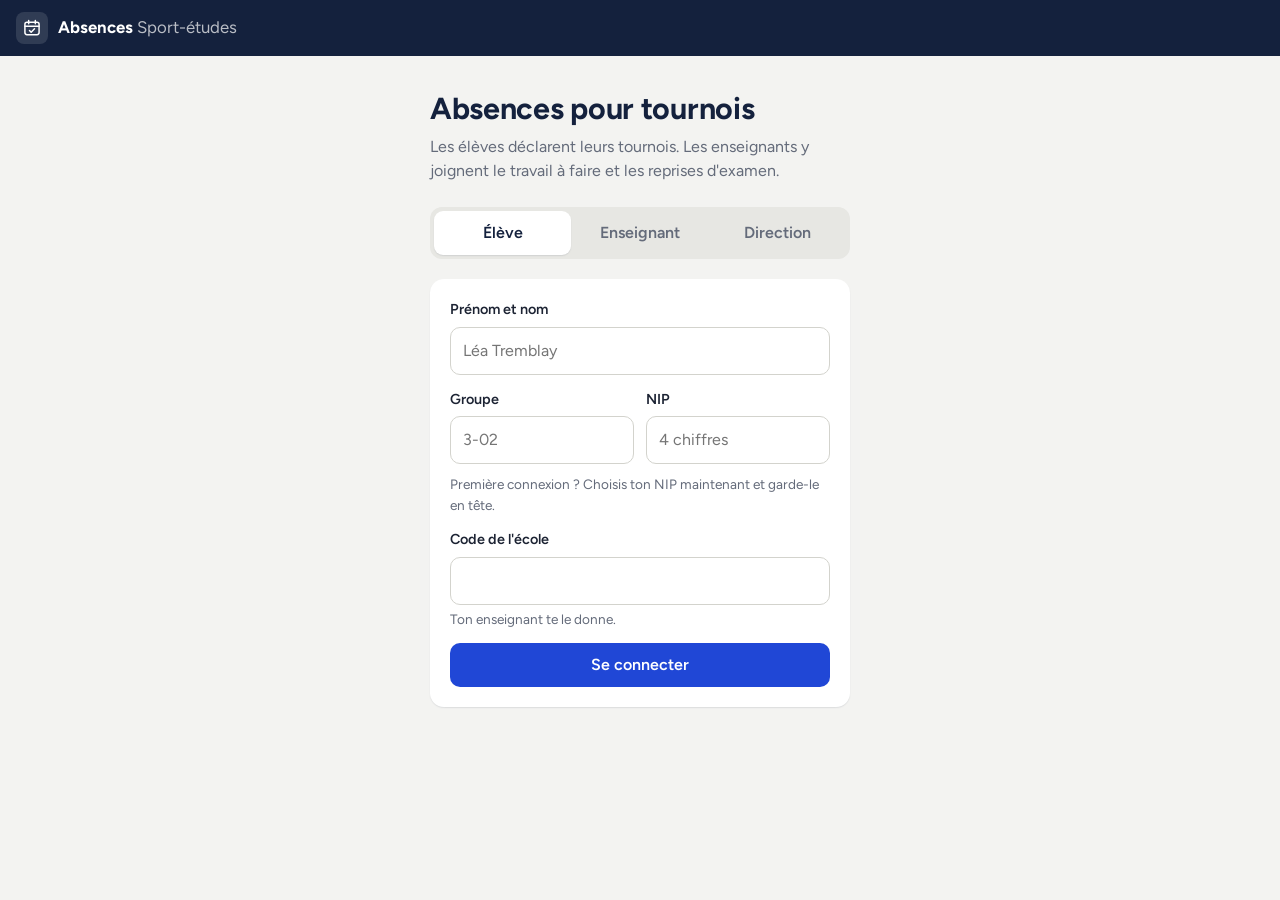
==== public/index.html @ 29f82527 "Absences Sport-études : application et démo prête pour Netlify Co-Authored-By: Claude Opus 5.5 <nore" ====
<!DOCTYPE html>
<html lang="fr">
<head>
  <meta charset="UTF-8">
  <meta name="viewport" content="width=device-width, initial-scale=1.0, viewport-fit=cover">
  <meta name="theme-color" content="#14213d">
  <meta name="color-scheme" content="light">
  <title>Absences Sport-études</title>
  <link rel="preconnect" href="https://fonts.googleapis.com">
  <link rel="preconnect" href="https://fonts.gstatic.com" crossorigin>
  <link rel="stylesheet" href="https://fonts.googleapis.com/css2?family=Figtree:wght@400;500;600;700&display=swap">
  <link rel="stylesheet" href="style.css">
  <link rel="icon" href="data:image/svg+xml,<svg xmlns='http://www.w3.org/2000/svg' viewBox='0 0 32 32'><rect width='32' height='32' rx='7' fill='%2314213d'/><rect x='8' y='9' width='16' height='15' rx='2' fill='none' stroke='white' stroke-width='2'/><path d='M8 14h16M12 7v4M20 7v4' stroke='white' stroke-width='2' stroke-linecap='round'/></svg>">
</head>
<body>
  <header class="barre">
    <div class="marque">
      <span class="logo" aria-hidden="true"><svg viewBox="0 0 24 24"><rect x="3.5" y="5" width="17" height="15" rx="2.5"/><path d="M3.5 10h17M8 3v4M16 3v4"/><path d="m9 15 2 2 4-4"/></svg></span>
      <span class="nom-appli">Absences <span class="sous">Sport-études</span></span>
    </div>
    <button id="qui" class="qui" hidden aria-haspopup="true">
      <span class="avatar" id="qui-initiales"></span>
      <span class="qui-texte"><span id="qui-nom"></span><span id="qui-detail"></span></span>
    </button>
    <div id="menu-compte" class="menu" hidden>
      <p class="menu-titre" id="menu-nom"></p>
      <button id="deconnexion" class="menu-item">Se déconnecter</button>
    </div>
  </header>

  <main id="app"><p class="chargement">Chargement…</p></main>
  <nav id="nav-bas" class="nav-bas" hidden></nav>

  <!-- Écran de connexion -->
  <template id="tpl-connexion">
    <section class="connexion">
      <h1>Absences pour tournois</h1>
      <p class="intro">Les élèves déclarent leurs tournois. Les enseignants y joignent le travail à faire et les reprises d'examen.</p>
      <div class="segment" role="tablist">
        <button type="button" data-role="eleve" role="tab">Élève</button>
        <button type="button" data-role="enseignant" role="tab">Enseignant</button>
        <button type="button" data-role="direction" role="tab">Direction</button>
      </div>
      <form id="form-connexion" novalidate>
        <label>Prénom et nom <input name="nom" autocomplete="name" required placeholder="Léa Tremblay"></label>
        <div class="deux eleve">
          <label>Groupe <input name="groupe" placeholder="3-02" autocomplete="off"></label>
          <label>NIP <input name="nip" type="password" inputmode="numeric" pattern="\d{4}" maxlength="4" placeholder="4 chiffres" autocomplete="current-password"></label>
        </div>
        <p class="eleve aide">Première connexion ? Choisis ton NIP maintenant et garde-le en tête.</p>
        <label class="enseignant" hidden>Matière <input name="matiere" placeholder="Mathématiques"></label>
        <label>Code de l'école <input name="code" required autocomplete="off" autocapitalize="off">
          <small class="eleve">Ton enseignant te le donne.</small></label>
        <p class="erreur" hidden></p>
        <button class="principal plein" type="submit">Se connecter</button>
      </form>
    </section>
  </template>

  <!-- Feuille : déclarer une absence (élève) -->
  <dialog id="dlg-absence" class="feuille">
    <form id="form-absence" novalidate>
      <header class="feuille-tete">
        <h2>Déclarer une absence</h2>
        <button type="button" class="icone-btn" data-fermer aria-label="Fermer"><svg viewBox="0 0 24 24"><path d="M6 6l12 12M18 6 6 18"/></svg></button>
      </header>
      <div class="feuille-corps">
        <label>Tournoi <select name="tournoi_id" required></select></label>
        <fieldset id="nouveau-tournoi" class="groupe-champs">
          <label>Nom du tournoi <input name="nom" placeholder="Championnat provincial de volleyball"></label>
          <div class="deux">
            <label>Sport <input name="sport" placeholder="Volleyball"></label>
            <label>Ville <input name="lieu" placeholder="Sherbrooke"></label>
          </div>
          <div class="deux">
            <label>Premier jour <input type="date" name="debut"></label>
            <label>Dernier jour <input type="date" name="fin"></label>
          </div>
        </fieldset>
        <p id="avert-preavis" class="avert" hidden></p>
        <label>Message aux enseignants <span class="facultatif">facultatif</span>
          <textarea name="note" rows="2" placeholder="Je pars jeudi midi, je serai là le matin."></textarea></label>
        <p class="erreur" hidden></p>
      </div>
      <footer class="feuille-pied">
        <button type="button" class="secondaire" data-fermer>Annuler</button>
        <button type="submit" class="principal">Déclarer</button>
      </footer>
    </form>
  </dialog>

  <!-- Feuille : demander du travail / une reprise d'examen (enseignant) -->
  <dialog id="dlg-tache" class="feuille">
    <form id="form-tache" novalidate>
      <header class="feuille-tete">
        <div>
          <h2>Travail à faire</h2>
          <p class="details" id="tache-tournoi"></p>
        </div>
        <button type="button" class="icone-btn" data-fermer aria-label="Fermer"><svg viewBox="0 0 24 24"><path d="M6 6l12 12M18 6 6 18"/></svg></button>
      </header>
      <div class="feuille-corps">
        <fieldset class="groupe-champs">
          <legend>Élèves <button type="button" class="lien" id="tache-tous">Tout décocher</button></legend>
          <div id="tache-eleves" class="cases"></div>
        </fieldset>
        <label>Travail <textarea name="travail" rows="3" placeholder="Lire le chapitre 4 et faire les exercices p. 112 à 115."></textarea></label>
        <label>À remettre le <input type="date" name="remise"></label>
        <label class="interrupteur"><input type="checkbox" name="examen" role="switch"> <span>Un examen est à reprendre</span></label>
        <fieldset id="bloc-examen" class="groupe-champs" hidden>
          <label>Examen <input name="examen_nom" placeholder="Examen de l'étape 2"></label>
          <div class="deux">
            <label>Date de reprise <input type="date" name="reprise_date"></label>
            <label>Heure et local <input name="reprise_info" placeholder="8 h 15, B-204"></label>
          </div>
        </fieldset>
        <p class="erreur" hidden></p>
      </div>
      <footer class="feuille-pied">
        <button type="button" class="secondaire" data-fermer>Annuler</button>
        <button type="submit" class="principal">Envoyer</button>
      </footer>
    </form>
  </dialog>

  <!-- Feuille générique : formulaires de la direction, commentaires… (remplie par formulaire() dans app.js) -->
  <dialog id="dlg-gen" class="feuille">
    <form id="form-gen" novalidate>
      <header class="feuille-tete">
        <div>
          <h2 id="gen-titre"></h2>
          <p class="details" id="gen-sous"></p>
        </div>
        <button type="button" class="icone-btn" data-fermer aria-label="Fermer"><svg viewBox="0 0 24 24"><path d="M6 6l12 12M18 6 6 18"/></svg></button>
      </header>
      <div class="feuille-corps">
        <div id="gen-champs"></div>
        <p class="erreur" hidden></p>
      </div>
      <footer class="feuille-pied">
        <button type="button" class="secondaire" data-fermer>Annuler</button>
        <button type="submit" class="principal" id="gen-ok">Enregistrer</button>
      </footer>
    </form>
  </dialog>

  <!-- Menu d'actions (feuille du bas sur téléphone) -->
  <dialog id="dlg-actions" class="feuille petite actions">
    <div class="actions-tete" id="actions-titre"></div>
    <div id="actions-liste" class="actions-liste"></div>
    <div class="actions-pied"><button type="button" class="secondaire plein" data-fermer>Fermer</button></div>
  </dialog>

  <!-- Confirmation -->
  <dialog id="dlg-confirmer" class="feuille petite">
    <form method="dialog">
      <div class="feuille-corps"><p id="confirmer-texte" class="confirmer-texte"></p></div>
      <footer class="feuille-pied">
        <button value="non" class="secondaire">Annuler</button>
        <button value="oui" class="danger-plein" id="confirmer-oui">Confirmer</button>
      </footer>
    </form>
  </dialog>

  <div id="toast" class="toast" role="status" hidden></div>

  <script src="app.js"></script>
</body>
</html>
---- public/style.css ----
/*
  VOICE   : sobre et fiable, un outil d'école que l'on ouvre entre deux cours.
  IDEA    : l'agenda scolaire et le tableau des départs ; chaque tournoi a sa date détachable.
  PICTURE : blocs de date, calendrier dont les cases foncent avec le nombre d'absents.
  COLOUR  : encre marine, blanc, gris pierre ; un bleu vif pour l'action ; rouge/ambre/vert pour le préavis.
  LAYOUT  : téléphone d'abord — barre d'onglets en bas, feuilles qui montent du bas ; colonne latérale sur ordinateur.
*/
:root {
  --encre: #14213d; --texte: #1c2333; --gris: #646b7a; --gris-clair: #8a909c;
  --fond: #f3f3f1; --carte: #ffffff; --ligne: #e4e4e0; --ligne-forte: #d3d3cd;
  --action: #2047d6; --action-fonce: #1838ad; --action-pale: #e8edfc;
  --rouge: #b42318; --rouge-pale: #fdecea; --ambre: #a15c07; --ambre-pale: #fdf1dc; --vert: #11714a; --vert-pale: #e3f4ec;
  --rayon: 14px; --ombre: 0 1px 2px rgba(20,33,61,.06), 0 1px 1px rgba(20,33,61,.04);
  --nav-h: 64px; --bas-sur: env(safe-area-inset-bottom, 0px);
  color-scheme: light;
}
* { box-sizing: border-box; min-width: 0; }
html { -webkit-text-size-adjust: 100%; }
body { margin: 0; font: 16px/1.5 'Figtree', system-ui, -apple-system, 'Segoe UI', Roboto, sans-serif; background: var(--fond); color: var(--texte);
  -webkit-font-smoothing: antialiased; overflow-x: clip; }
h1 { font-size: 1.6rem; line-height: 1.15; margin: 0; letter-spacing: -.01em; color: var(--encre); text-wrap: balance; }
h2 { font-size: 1.15rem; margin: 0; color: var(--encre); }
h3 { font-size: 1.05rem; line-height: 1.3; margin: 0; color: var(--encre); }
h4 { font-size: .85rem; margin: 0 0 8px; color: var(--gris); font-weight: 600; display: flex; align-items: center; gap: 8px; }
p { margin: 0; }
.ico { width: 20px; height: 20px; flex: none; fill: none; stroke: currentColor; stroke-width: 1.8; stroke-linecap: round; stroke-linejoin: round; }
.details { color: var(--gris); font-size: .875rem; font-weight: 400; }
.aide { color: var(--gris); font-size: .925rem; }
.centre { text-align: center; }
.vide { color: var(--gris-clair); font-size: .925rem; }
.chargement { text-align: center; color: var(--gris); padding: 48px 0; }
[hidden] { display: none !important; }

/* ---------- Barre du haut ---------- */
.barre { position: sticky; top: 0; z-index: 20; background: var(--encre); color: #fff; display: flex; align-items: center; justify-content: space-between;
  gap: 12px; padding: 10px max(16px, env(safe-area-inset-right)) 10px max(16px, env(safe-area-inset-left)); min-height: 56px; grid-area: barre; }
.marque { display: flex; align-items: center; gap: 10px; font-weight: 700; font-size: 1.05rem; }
.logo { width: 32px; height: 32px; border-radius: 8px; background: rgba(255,255,255,.12); display: grid; place-items: center; }
.logo svg { width: 20px; height: 20px; fill: none; stroke: #fff; stroke-width: 1.8; stroke-linecap: round; stroke-linejoin: round; }
.nom-appli .sous { font-weight: 400; opacity: .7; }
.qui { display: flex; align-items: center; gap: 10px; background: none; color: #fff; padding: 4px; border-radius: 999px; min-height: 44px; }
.qui:hover { background: rgba(255,255,255,.08); }
.qui-texte { display: flex; flex-direction: column; text-align: left; line-height: 1.2; padding-right: 8px; }
.qui-texte span:last-child { font-size: .8rem; opacity: .7; }
.avatar { width: 36px; height: 36px; border-radius: 50%; background: #fff; color: var(--encre); display: grid; place-items: center; font-weight: 700; font-size: .85rem; flex: none; }
.avatar.petit { width: 34px; height: 34px; background: var(--action-pale); color: var(--action-fonce); font-size: .8rem; }
.menu { position: absolute; right: 12px; top: calc(100% + 6px); background: #fff; color: var(--texte); border-radius: 12px; box-shadow: 0 12px 32px rgba(20,33,61,.18);
  padding: 8px; min-width: 220px; }
.menu-titre { padding: 8px 12px; font-weight: 600; border-bottom: 1px solid var(--ligne); margin-bottom: 6px; }
.menu-item { width: 100%; text-align: left; background: none; padding: 12px; border-radius: 8px; color: var(--rouge); }
.menu-item:hover { background: var(--rouge-pale); }

main { width: 100%; max-width: 1040px; margin: 0 auto; padding: 20px 16px 32px; grid-area: main; }

/* ---------- Boutons et champs ---------- */
button { font: inherit; cursor: pointer; border: 0; border-radius: 10px; padding: 0 16px; min-height: 44px; display: inline-flex; align-items: center;
  justify-content: center; gap: 8px; color: inherit; background: none; -webkit-tap-highlight-color: transparent; }
button:disabled { opacity: .5; cursor: default; }
:focus-visible { outline: 3px solid rgba(32,71,214,.45); outline-offset: 2px; }
.principal { background: var(--action); color: #fff; font-weight: 600; }
.principal:hover { background: var(--action-fonce); }
.secondaire { background: #fff; color: var(--texte); border: 1px solid var(--ligne-forte); font-weight: 500; }
.secondaire:hover { background: #f7f7f5; }
.danger-plein { background: var(--rouge); color: #fff; font-weight: 600; }
.plein { width: 100%; }
.petit { min-height: 36px; padding: 0 12px; font-size: .875rem; }
.lien { background: none; padding: 0 4px; min-height: 32px; color: var(--action); font-weight: 600; font-size: .9rem; }
.lien.danger { color: var(--rouge); }
.icone-btn { width: 44px; padding: 0; border-radius: 50%; color: var(--gris); }
.icone-btn:hover { background: #efefec; color: var(--texte); }
.icone-btn.petit { width: 32px; min-height: 32px; }
.icone-btn.petit .ico { width: 17px; height: 17px; }
.icone-btn svg { width: 22px; height: 22px; fill: none; stroke: currentColor; stroke-width: 1.8; stroke-linecap: round; }

label { display: block; font-weight: 600; font-size: .9rem; margin-bottom: 14px; color: var(--texte); }
label small { display: block; font-weight: 400; color: var(--gris); margin-top: 4px; font-size: .85rem; }
.facultatif { font-weight: 400; color: var(--gris-clair); font-size: .85rem; }
input:not([type=checkbox]), select, textarea {
  display: block; width: 100%; margin-top: 6px; padding: 11px 12px; font: inherit; font-size: 16px; font-weight: 400; color: var(--texte);
  border: 1px solid var(--ligne-forte); border-radius: 10px; background: #fff; min-height: 46px; appearance: none; -webkit-appearance: none; }
select { background: #fff url("data:image/svg+xml,%3Csvg xmlns='http://www.w3.org/2000/svg' viewBox='0 0 24 24' fill='none' stroke='%23646b7a' stroke-width='2' stroke-linecap='round'%3E%3Cpath d='m6 9 6 6 6-6'/%3E%3C/svg%3E") no-repeat right 12px center / 18px;
  padding-right: 40px; }
input:focus, select:focus, textarea:focus { outline: none; border-color: var(--action); box-shadow: 0 0 0 3px rgba(32,71,214,.15); }
textarea { resize: vertical; min-height: 80px; }
input[type=checkbox] { width: 22px; height: 22px; accent-color: var(--action); margin: 0; flex: none; }
.deux { display: grid; grid-template-columns: minmax(0,1fr) minmax(0,1fr); gap: 12px; }
.groupe-champs { border: 0; background: #f6f6f4; border-radius: 12px; margin: 0 0 14px; padding: 14px 14px 0; }
.groupe-champs legend { float: left; width: 100%; display: flex; justify-content: space-between; align-items: center; font-weight: 600; font-size: .9rem; margin-bottom: 6px; }
.cases { clear: both; padding-bottom: 8px; }
label.case { display: flex; align-items: center; gap: 12px; font-weight: 500; margin: 0; padding: 10px 0; border-top: 1px solid var(--ligne); min-height: 44px; }
label.case:first-child { border-top: 0; }
label.case .details { margin-left: auto; }
.interrupteur { display: flex; align-items: center; gap: 12px; font-weight: 600; min-height: 44px; }
.interrupteur input { appearance: none; -webkit-appearance: none; width: 46px; height: 28px; border-radius: 999px; background: #cfd0cb; position: relative; transition: background .15s; cursor: pointer; }
.interrupteur input::after { content: ''; position: absolute; top: 3px; left: 3px; width: 22px; height: 22px; border-radius: 50%; background: #fff; box-shadow: 0 1px 2px rgba(0,0,0,.2); transition: transform .15s; }
.interrupteur input:checked { background: var(--action); }
.interrupteur input:checked::after { transform: translateX(18px); }
.erreur { color: var(--rouge); background: var(--rouge-pale); padding: 10px 12px; border-radius: 10px; font-size: .925rem; margin-bottom: 14px; }
.avert { color: var(--ambre); background: var(--ambre-pale); padding: 10px 12px; border-radius: 10px; font-size: .925rem; margin-bottom: 14px; }

/* ---------- Connexion ---------- */
.connexion { max-width: 420px; margin: 8px auto 0; }
.connexion h1 { font-size: 1.9rem; margin-bottom: 8px; }
.connexion .intro { color: var(--gris); margin-bottom: 24px; }
.segment { display: grid; grid-template-columns: repeat(3, 1fr); background: #e7e7e3; border-radius: 12px; padding: 4px; margin-bottom: 20px; }
.segment button { border-radius: 9px; font-weight: 600; color: var(--gris); }
.segment button[aria-selected=true] { background: #fff; color: var(--encre); box-shadow: var(--ombre); }
.connexion form { background: var(--carte); border-radius: var(--rayon); padding: 20px; box-shadow: var(--ombre); }
.connexion .aide { margin: -4px 0 14px; font-size: .85rem; }

/* ---------- En-têtes, statistiques, filtres ---------- */
.entete-page { display: flex; align-items: flex-end; justify-content: space-between; gap: 12px; margin-bottom: 16px; }
.entete-page .aide { margin-top: 4px; }
.stats { display: grid; grid-template-columns: repeat(auto-fit, minmax(150px, 1fr)); gap: 10px; margin-bottom: 20px; }
.stat { background: var(--carte); border-radius: var(--rayon); padding: 14px 16px; box-shadow: var(--ombre); display: flex; align-items: baseline; gap: 10px; }
.stat-nb { font-size: 1.75rem; font-weight: 700; color: var(--encre); font-variant-numeric: tabular-nums; line-height: 1; }
.stat-lib { color: var(--gris); font-size: .9rem; line-height: 1.3; }
.stat-lib small { display: block; color: var(--texte); font-size: .825rem; margin-top: 2px; }
.filtres { display: flex; gap: 8px; align-items: center; margin-bottom: 16px; flex-wrap: wrap; }
.filtres select { width: auto; margin: 0; min-width: 160px; }
.collant { position: sticky; top: 56px; z-index: 5; background: var(--fond); padding: 8px 0; margin-top: -8px; }
.recherche { position: relative; flex: 1 1 220px; margin: 0; }
.recherche .ico { position: absolute; left: 12px; top: 50%; transform: translateY(-50%); color: var(--gris-clair); }
.recherche input { margin: 0; padding-left: 40px; }
.puce { border: 1px solid var(--ligne-forte); background: #fff; border-radius: 999px; padding: 0 16px; font-weight: 500; font-size: .9rem; }
.puce[aria-pressed=true] { background: var(--encre); color: #fff; border-color: var(--encre); }

/* ---------- Cartes ---------- */
.liste-cartes { display: grid; gap: 14px; }
.carte { background: var(--carte); border-radius: var(--rayon); box-shadow: var(--ombre); padding: 16px; list-style: none; margin: 0 0 14px; }
.liste-cartes .carte { margin: 0; }
.carte.passee { opacity: .6; }
.carte-tete { display: flex; align-items: flex-start; gap: 14px; }
.etat { display: flex; align-items: center; gap: 10px; margin-top: 8px; }
.carte-titre { flex: 1; }
.meta { display: flex; flex-wrap: wrap; gap: 2px 0; color: var(--gris); font-size: .875rem; margin-top: 3px; }
.meta span:not(:last-child)::after { content: '·'; margin: 0 6px; color: var(--gris-clair); }
.carte-section { margin-top: 16px; padding-top: 14px; border-top: 1px solid var(--ligne); }
.carte-pied { margin-top: 14px; display: flex; justify-content: flex-end; }
.note { margin-top: 10px; padding-left: 12px; border-left: 3px solid var(--ligne-forte); color: var(--gris); font-size: .9rem; }
.compte { background: #efefec; color: var(--gris); border-radius: 999px; padding: 1px 8px; font-size: .78rem; font-variant-numeric: tabular-nums; }

.bloc-date { flex: none; width: 52px; border-radius: 10px; overflow: hidden; text-align: center; background: #fff; border: 1px solid var(--ligne-forte); line-height: 1; }
.bd-mois { display: block; background: var(--encre); color: #fff; font-size: .68rem; font-weight: 700; text-transform: uppercase; padding: 4px 0; letter-spacing: .04em; }
.bd-jour { display: block; font-size: 1.35rem; font-weight: 700; color: var(--encre); padding: 6px 0 2px; font-variant-numeric: tabular-nums; }
.bd-duree { display: block; font-size: .68rem; color: var(--gris); padding-bottom: 5px; }

.pastille { display: inline-flex; align-items: center; padding: 3px 10px; border-radius: 999px; font-size: .78rem; font-weight: 600; white-space: nowrap; }
.pastille.rouge { background: var(--rouge-pale); color: var(--rouge); }
.pastille.orange { background: var(--ambre-pale); color: var(--ambre); }
.pastille.verte { background: var(--vert-pale); color: var(--vert); }
.pastille.neutre { background: var(--action-pale); color: var(--action-fonce); }
.pastille.grise { background: #ececea; color: var(--gris); }

/* Rangées d'élèves */
.rangees { list-style: none; padding: 0; margin: 14px 0 0; }
ul.carte.rangees { padding: 4px 16px; }
.rangees > li { padding: 12px 0; border-top: 1px solid var(--ligne); }
.rangees > li:first-child { border-top: 0; }
.carte-tete + .rangees > li:first-child { border-top: 1px solid var(--ligne); }
.rangee-tete { display: flex; align-items: center; gap: 12px; }
.rangee-nom { flex: 1; display: flex; flex-direction: column; line-height: 1.3; }
.rangees .note { margin-left: 46px; }
ul.mini { list-style: none; padding: 0; margin: 10px 0 0 46px; display: grid; gap: 8px; }
ul.mini li { background: #f7f7f5; border-radius: 10px; padding: 10px 12px; font-size: .9rem; }
ul.mini li.mien { background: var(--action-pale); }
ul.mini p { margin-top: 2px; }
.mini-tete { display: flex; align-items: center; gap: 8px; min-height: 28px; }
.mini-tete .icone-btn { margin-left: auto; }
.reprise-ligne { display: flex; align-items: flex-start; gap: 8px; color: var(--ambre); margin-top: 6px; font-size: .9rem; }
.reprise-ligne .ico { width: 18px; height: 18px; margin-top: 1px; }

/* Tâches de l'élève */
.taches { list-style: none; padding: 0; margin: 0; display: grid; gap: 10px; }
.taches li { display: flex; gap: 12px; align-items: flex-start; padding: 12px; border: 1px solid var(--ligne); border-radius: 12px; }
.coche { width: 32px; min-height: 32px; height: 32px; padding: 0; border-radius: 50%; border: 2px solid var(--ligne-forte); color: transparent; flex: none; margin-top: -2px; position: relative; }
.coche::before { content: ''; position: absolute; inset: -6px; } /* zone de toucher de 44 px */
.coche .ico { width: 18px; height: 18px; stroke-width: 2.6; }
.taches li.fait .coche { background: var(--vert); border-color: var(--vert); color: #fff; }
.taches li.fait { background: #fafaf8; }
.taches li.fait .tache-corps { opacity: .6; }
.taches li.fait .travail { text-decoration: line-through; }
.tache-corps { flex: 1; display: grid; gap: 6px; }
.tache-tete { display: flex; flex-wrap: wrap; align-items: baseline; gap: 0 8px; }
.travail { white-space: pre-wrap; }
.echeance { display: flex; align-items: center; gap: 6px; font-size: .9rem; color: var(--gris); }
.echeance .ico { width: 17px; height: 17px; }
.echeance.retard { color: var(--rouge); }
.reprise { display: flex; gap: 10px; background: var(--ambre-pale); color: #5c3504; border-radius: 10px; padding: 10px 12px; font-size: .9rem; }
.reprise .ico { color: var(--ambre); }
.reprise div { display: flex; flex-direction: column; }

.vide-grand { text-align: center; padding: 40px 20px; color: var(--gris); }
.vide-grand .ico { width: 40px; height: 40px; color: var(--gris-clair); stroke-width: 1.4; margin-bottom: 8px; }
.vide-grand p:first-of-type { color: var(--texte); font-weight: 600; margin-bottom: 4px; }

/* ---------- Calendrier ---------- */
.cal-entete-page { align-items: center; }
.cal-titre { text-transform: capitalize; }
.cal-nav { display: flex; align-items: center; gap: 4px; }
.cal-resume { margin-left: auto; }
.calendrier-carte { padding: 12px; }
.calendrier { display: grid; grid-template-columns: repeat(7, minmax(0, 1fr)); gap: 6px; }
.cal-entete { text-align: center; font-weight: 600; color: var(--gris); font-size: .8rem; padding: 2px 0 4px; }
.cal-entete .court { display: none; }
.cal-jour { aspect-ratio: 1 / .85; min-height: 0; padding: 8px; border-radius: 10px; background: #f7f7f5; display: flex; flex-direction: column;
  align-items: flex-start; justify-content: space-between; color: var(--texte); position: relative; }
.cal-jour.fds { background: #efefec; }
.cal-num { font-size: .85rem; font-weight: 500; color: var(--gris); }
.cal-nb { font-size: 1.35rem; font-weight: 700; line-height: 1; font-variant-numeric: tabular-nums; align-self: flex-end; }
.cal-jour.n1 { background: #dde5fb; } .cal-jour.n2 { background: #a9bcf3; }
.cal-jour.n3 { background: #5b7ee6; color: #fff; } .cal-jour.n4 { background: #1f3fb0; color: #fff; }
.cal-jour.n3 .cal-num, .cal-jour.n4 .cal-num { color: rgba(255,255,255,.85); }
.cal-jour.auj .cal-num { background: var(--encre); color: #fff; border-radius: 999px; padding: 0 7px; }
.cal-jour.choisi { box-shadow: 0 0 0 2px var(--carte), 0 0 0 4px var(--encre); }
.legende { display: flex; align-items: center; justify-content: flex-end; gap: 4px; margin-top: 12px; font-size: .78rem; color: var(--gris); }
.legende i { width: 14px; height: 14px; border-radius: 4px; display: inline-block; }
.legende span:first-child { margin-right: 4px; } .legende span:last-child { margin-left: 4px; }
.legende .n1 { background: #dde5fb; } .legende .n2 { background: #a9bcf3; } .legende .n3 { background: #5b7ee6; } .legende .n4 { background: #1f3fb0; }
#detail-jour { margin-top: 20px; scroll-margin-top: 70px; }
.detail-titre { display: flex; align-items: baseline; gap: 10px; margin-bottom: 12px; text-transform: none; }
.detail-titre::first-letter { text-transform: uppercase; }
.carte-tete.compacte + .rangees { margin-top: 10px; }

/* Reprises */
.jour-reprises { margin-top: 20px; }
.jour-titre { display: flex; align-items: center; gap: 12px; margin-bottom: 10px; }
.jour-titre span:last-child::first-letter { text-transform: uppercase; }
.jour-titre .bloc-date { width: 44px; }
.jour-titre .bd-jour { font-size: 1.1rem; padding: 4px 0; }
.rangees .reprise-ligne { margin-left: 46px; color: var(--texte); }
.rangees .reprise-ligne .ico { color: var(--ambre); }

/* Direction : consignes, commentaires, réglages */
.entete-actions { display: flex; gap: 8px; }
.consigne { display: flex; gap: 10px; margin-top: 12px; padding: 10px 12px; background: var(--action-pale); color: #1b2f73; border-radius: 10px; font-size: .9rem; }
.consigne .ico { color: var(--action); width: 18px; height: 18px; margin-top: 1px; }
.sans-eleve { margin-top: 14px; padding-top: 12px; border-top: 1px solid var(--ligne); }
.carte-pied { gap: 8px; flex-wrap: wrap; }
.pastille.encre { background: var(--encre); color: #fff; }
.commentaires { list-style: none; padding: 0; margin: 10px 0 0 46px; display: grid; gap: 8px; }
.commentaires li { border-left: 3px solid var(--ligne-forte); padding: 4px 0 4px 12px; font-size: .9rem; }
.comm-tete { display: flex; flex-wrap: wrap; align-items: center; gap: 4px 8px; min-height: 28px; }
.comm-tete .icone-btn { margin-left: auto; }
.comm-tete .pastille { font-size: .7rem; padding: 1px 8px; }
.eleve-comm { margin: 12px 0 0; }
.eleve-comm li { border-left-color: var(--action); }
.rangee-tete > .icone-btn { margin-right: -6px; }
.defile { max-height: 260px; overflow-y: auto; }
.cases-recherche { margin: 0 0 6px; clear: both; }
.cases-recherche input { min-height: 40px; padding-top: 8px; padding-bottom: 8px; }
.reglages { max-width: 640px; padding: 20px; }
.reglages h2 { font-size: 1rem; margin: 4px 0 12px; }
.reglages h2:not(:first-child) { margin-top: 20px; padding-top: 16px; border-top: 1px solid var(--ligne); }
.avec-unite { display: flex; align-items: center; gap: 10px; font-weight: 400; }
.avec-unite input { width: 96px !important; }
.actions { padding: 0; }
.actions[open] { flex-direction: column; }
.actions-tete { padding: 18px 20px 10px; font-weight: 700; color: var(--encre); border-bottom: 1px solid var(--ligne); }
.actions-liste { display: grid; padding: 6px; }
.actions-liste button { justify-content: flex-start; gap: 14px; min-height: 52px; font-weight: 500; border-radius: 10px; padding: 0 14px; }
.actions-liste button:hover { background: #f3f3f1; }
.actions-liste button.danger { color: var(--rouge); }
.actions-pied { padding: 6px 12px calc(12px + var(--bas-sur)); }

/* ---------- Feuilles (dialogues) ---------- */
dialog { border: 0; padding: 0; border-radius: 16px; width: min(560px, 94vw); max-height: 90dvh; box-shadow: 0 24px 64px rgba(20,33,61,.3); color: var(--texte); overflow: hidden; }
dialog::backdrop { background: rgba(20,33,61,.45); }
dialog[open] { display: flex; }
dialog form { display: flex; flex-direction: column; width: 100%; max-height: 90dvh; }
.feuille-tete { display: flex; align-items: flex-start; justify-content: space-between; gap: 12px; padding: 18px 16px 12px 20px; border-bottom: 1px solid var(--ligne); }
.feuille-tete .details { margin-top: 2px; }
.feuille-corps { padding: 18px 20px 4px; overflow-y: auto; overscroll-behavior: contain; flex: 1; }
.feuille-pied { display: flex; gap: 10px; justify-content: flex-end; padding: 12px 20px calc(12px + var(--bas-sur)); border-top: 1px solid var(--ligne); background: #fff; }
.feuille.petite { width: min(400px, 94vw); }
.confirmer-texte { font-size: 1.05rem; font-weight: 500; padding-bottom: 14px; }

.toast { position: fixed; left: 50%; transform: translateX(-50%); bottom: calc(24px + var(--bas-sur)); background: var(--encre); color: #fff;
  padding: 12px 18px; border-radius: 12px; box-shadow: 0 8px 24px rgba(20,33,61,.3); z-index: 50; font-weight: 500; max-width: calc(100vw - 32px); }

/* ---------- Navigation ---------- */
.nav-bas { grid-area: nav; }
.nav-bas button { position: relative; }
.badge { display: inline-grid; place-items: center; min-width: 20px; height: 20px; padding: 0 6px; border-radius: 999px; background: var(--ambre-pale); color: var(--ambre);
  font-size: .72rem; font-weight: 700; font-style: normal; }

/* Ordinateur : colonne de navigation à gauche */
@media (min-width: 901px) {
  body.page-enseignant { display: grid; grid-template-columns: 232px minmax(0, 1fr); grid-template-rows: auto 1fr; grid-template-areas: 'barre barre' 'nav main'; min-height: 100vh; }
  body.page-enseignant .nav-bas { display: flex; flex-direction: column; gap: 4px; padding: 20px 12px; border-right: 1px solid var(--ligne); background: #fafaf8;
    position: sticky; top: 56px; height: calc(100vh - 56px); }
  .nav-bas button { justify-content: flex-start; gap: 12px; color: var(--gris); font-weight: 500; padding: 0 14px; }
  .nav-bas button span { display: flex; align-items: center; gap: 8px; flex: 1; }
  .nav-bas button .badge { margin-left: auto; }
  .nav-bas button:hover { background: #efefec; color: var(--texte); }
  .nav-bas button[aria-current=page] { background: var(--action-pale); color: var(--action-fonce); font-weight: 600; }
  .nav-bas.nav-action { display: none; }
  main { padding: 28px 32px 48px; }
}

/* Téléphone et tablette */
@media (max-width: 900px) {
  body.page-enseignant, body.page-eleve { padding-bottom: calc(var(--nav-h) + var(--bas-sur) + 12px); }
  .nav-bas { position: fixed; left: 0; right: 0; bottom: 0; z-index: 30; background: rgba(255,255,255,.96); backdrop-filter: blur(12px); -webkit-backdrop-filter: blur(12px);
    border-top: 1px solid var(--ligne); display: grid; grid-template-columns: repeat(var(--nb-onglets, 4), minmax(0, 1fr)); padding: 0 max(4px, env(safe-area-inset-left)) var(--bas-sur); }
  .nav-bas button { flex-direction: column; gap: 3px; min-height: var(--nav-h); border-radius: 0; color: var(--gris-clair); font-size: .72rem; font-weight: 600; padding: 6px 0; }
  .nav-bas button .ico { width: 24px; height: 24px; }
  .nav-bas button[aria-current=page] { color: var(--action); }
  .nav-bas button[aria-current=page] .ico { stroke-width: 2.2; }
  .nav-bas .badge { position: absolute; top: 6px; left: calc(50% + 6px); min-width: 18px; height: 18px; font-size: .68rem; background: var(--ambre); color: #fff; }
  .nav-bas.nav-action { display: block; padding: 10px 16px calc(10px + var(--bas-sur)); }
  .nav-bas.nav-action button { flex-direction: row; min-height: 52px; border-radius: 12px; font-size: 1rem; color: #fff; }
  .nav-bas.nav-action .ico { width: 22px; height: 22px; stroke-width: 2.2; }
  .large-seulement { display: none !important; }
  .toast { bottom: calc(var(--nav-h) + var(--bas-sur) + 14px); }
  .qui-texte { display: none; }
}

@media (max-width: 600px) {
  main { padding: 16px 12px 24px; }
  h1 { font-size: 1.45rem; }
  .nom-appli .sous { display: none; }
  .stats { grid-template-columns: repeat(3, minmax(0, 1fr)); gap: 8px; }
  .page-eleve .stats { grid-template-columns: repeat(2, minmax(0, 1fr)); }
  .stat { flex-direction: column; align-items: flex-start; gap: 4px; padding: 12px; }
  .stat-nb { font-size: 1.5rem; }
  .stat-lib { font-size: .8rem; }
  .carte { padding: 14px; border-radius: 12px; }
  ul.carte.rangees { padding: 2px 14px; }
  .carte-tete { gap: 12px; }
  .carte-pied .principal { width: 100%; }
  ul.mini, .rangees .note, .rangees .reprise-ligne, .commentaires { margin-left: 0; }
  .nav-bas button { font-size: .68rem; }
  .entete-page { align-items: center; }
  .rangee-tete .pastille { font-size: .72rem; padding: 2px 8px; }
  .filtres select { flex: 1; min-width: 0; }
  .collant { top: 56px; margin-left: -12px; margin-right: -12px; padding: 8px 12px; }
  .recherche { flex-basis: 100%; }
  .cal-entete-page { flex-wrap: wrap; }
  .cal-titre { font-size: 1.3rem; }
  .cal-resume { margin-left: 0; flex-basis: 100%; font-size: .85rem; }
  .calendrier-carte { padding: 8px; }
  .calendrier { gap: 4px; }
  .cal-entete .court { display: inline; } .cal-entete .long { display: none; }
  .cal-jour { aspect-ratio: 1; padding: 4px; border-radius: 8px; align-items: center; justify-content: center; gap: 0; }
  .cal-num { font-size: .75rem; }
  .cal-nb { font-size: 1rem; align-self: center; }
  .cal-jour.auj .cal-num { padding: 0 5px; }
  .deux { grid-template-columns: minmax(0, 1fr); gap: 0; }
  .connexion .deux { grid-template-columns: minmax(0,1fr) minmax(0,1fr); gap: 12px; }
  .connexion h1 { font-size: 1.6rem; }
  .rangee-tete .secondaire.petit { padding: 0 10px; font-size: .8rem; }

  /* Les dialogues deviennent des feuilles qui montent du bas */
  dialog.feuille, dialog.feuille.petite { width: 100%; max-width: 100%; margin: auto 0 0; border-radius: 18px 18px 0 0; max-height: 94dvh; animation: monter .22s ease-out; }
  dialog.feuille form { max-height: 94dvh; }
  dialog.feuille::before { content: ''; position: absolute; top: 6px; left: 50%; transform: translateX(-50%); width: 40px; height: 4px; border-radius: 2px; background: var(--ligne-forte); }
  .feuille-tete { padding-top: 20px; }
  .feuille-corps { padding: 16px 16px 4px; }
  .feuille-pied { padding: 10px 16px calc(10px + var(--bas-sur)); }
  .feuille-pied button { flex: 1; min-height: 50px; }
}
@keyframes monter { from { transform: translateY(40px); opacity: .4; } to { transform: none; opacity: 1; } }
@media (prefers-reduced-motion: reduce) { dialog.feuille { animation: none; } }

@media print {
  .barre, .nav-bas, .filtres, .stats, button { display: none !important; }
  body { background: #fff; display: block !important; padding: 0 !important; }
  .carte { box-shadow: none; border: 1px solid #ccc; break-inside: avoid; }
}
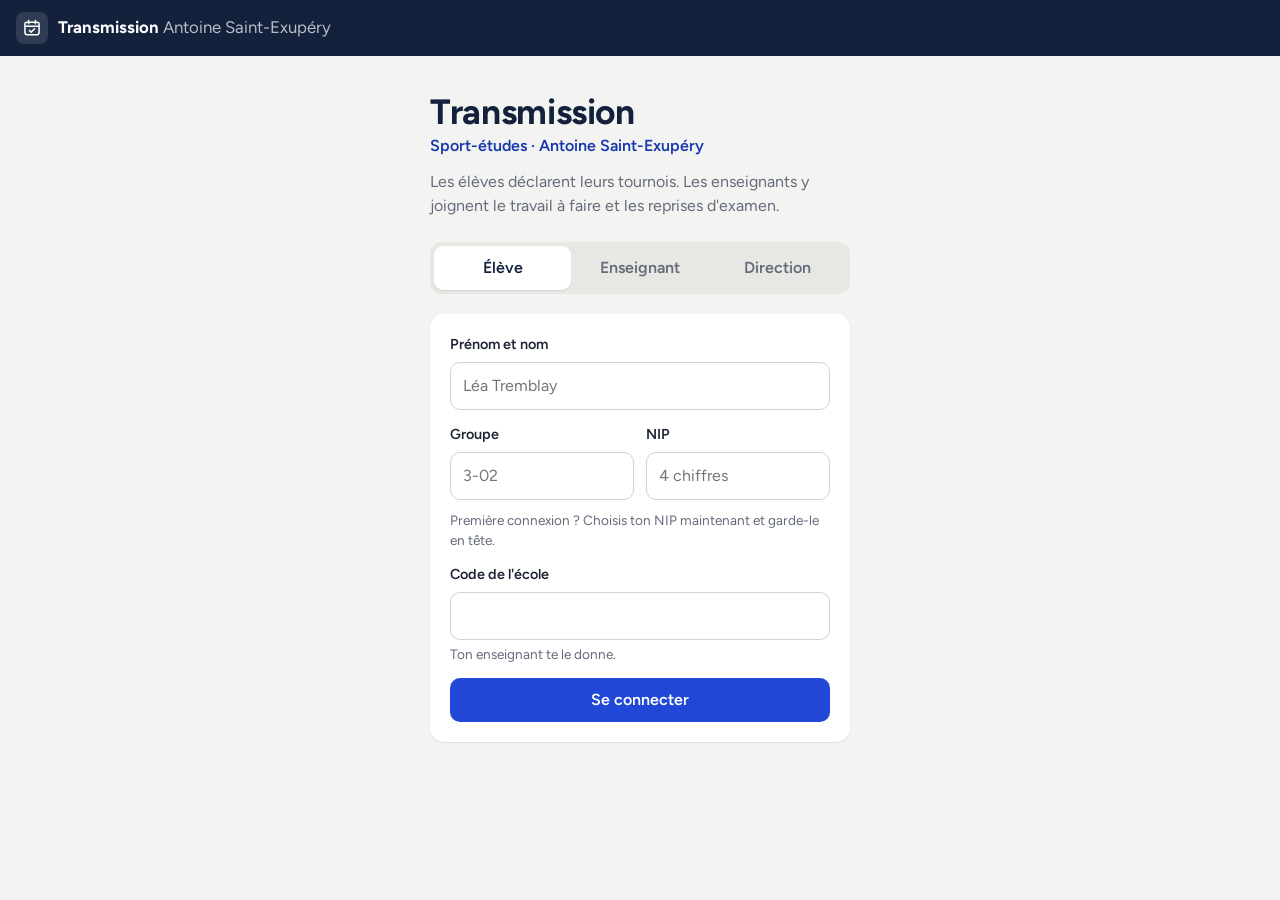
==== commit 00185720: "Nom de l'application : Transmission ; école Antoine Saint-Exupéry Co-Authored-By: Claude Opus 5.5 <n" ====
--- a/public/index.html
+++ b/public/index.html
@@ -5,7 +5,7 @@
   <meta name="viewport" content="width=device-width, initial-scale=1.0, viewport-fit=cover">
   <meta name="theme-color" content="#14213d">
   <meta name="color-scheme" content="light">
-  <title>Absences Sport-études</title>
+  <title>Transmission · Antoine Saint-Exupéry</title>
   <link rel="preconnect" href="https://fonts.googleapis.com">
   <link rel="preconnect" href="https://fonts.gstatic.com" crossorigin>
   <link rel="stylesheet" href="https://fonts.googleapis.com/css2?family=Figtree:wght@400;500;600;700&display=swap">
@@ -16,7 +16,7 @@
   <header class="barre">
     <div class="marque">
       <span class="logo" aria-hidden="true"><svg viewBox="0 0 24 24"><rect x="3.5" y="5" width="17" height="15" rx="2.5"/><path d="M3.5 10h17M8 3v4M16 3v4"/><path d="m9 15 2 2 4-4"/></svg></span>
-      <span class="nom-appli">Absences <span class="sous">Sport-études</span></span>
+      <span class="nom-appli">Transmission <span class="sous">Antoine Saint-Exupéry</span></span>
     </div>
     <button id="qui" class="qui" hidden aria-haspopup="true">
       <span class="avatar" id="qui-initiales"></span>
@@ -34,7 +34,8 @@
   <!-- Écran de connexion -->
   <template id="tpl-connexion">
     <section class="connexion">
-      <h1>Absences pour tournois</h1>
+      <h1>Transmission</h1>
+      <p class="ecole">Sport-études · Antoine Saint-Exupéry</p>
       <p class="intro">Les élèves déclarent leurs tournois. Les enseignants y joignent le travail à faire et les reprises d'examen.</p>
       <div class="segment" role="tablist">
         <button type="button" data-role="eleve" role="tab">Élève</button>
--- a/public/style.css
+++ b/public/style.css
@@ -100,7 +100,8 @@
 
 /* ---------- Connexion ---------- */
 .connexion { max-width: 420px; margin: 8px auto 0; }
-.connexion h1 { font-size: 1.9rem; margin-bottom: 8px; }
+.connexion h1 { font-size: 2.2rem; margin-bottom: 2px; }
+.connexion .ecole { color: var(--action-fonce); font-weight: 600; margin-bottom: 12px; }
 .connexion .intro { color: var(--gris); margin-bottom: 24px; }
 .segment { display: grid; grid-template-columns: repeat(3, 1fr); background: #e7e7e3; border-radius: 12px; padding: 4px; margin-bottom: 20px; }
 .segment button { border-radius: 9px; font-weight: 600; color: var(--gris); }
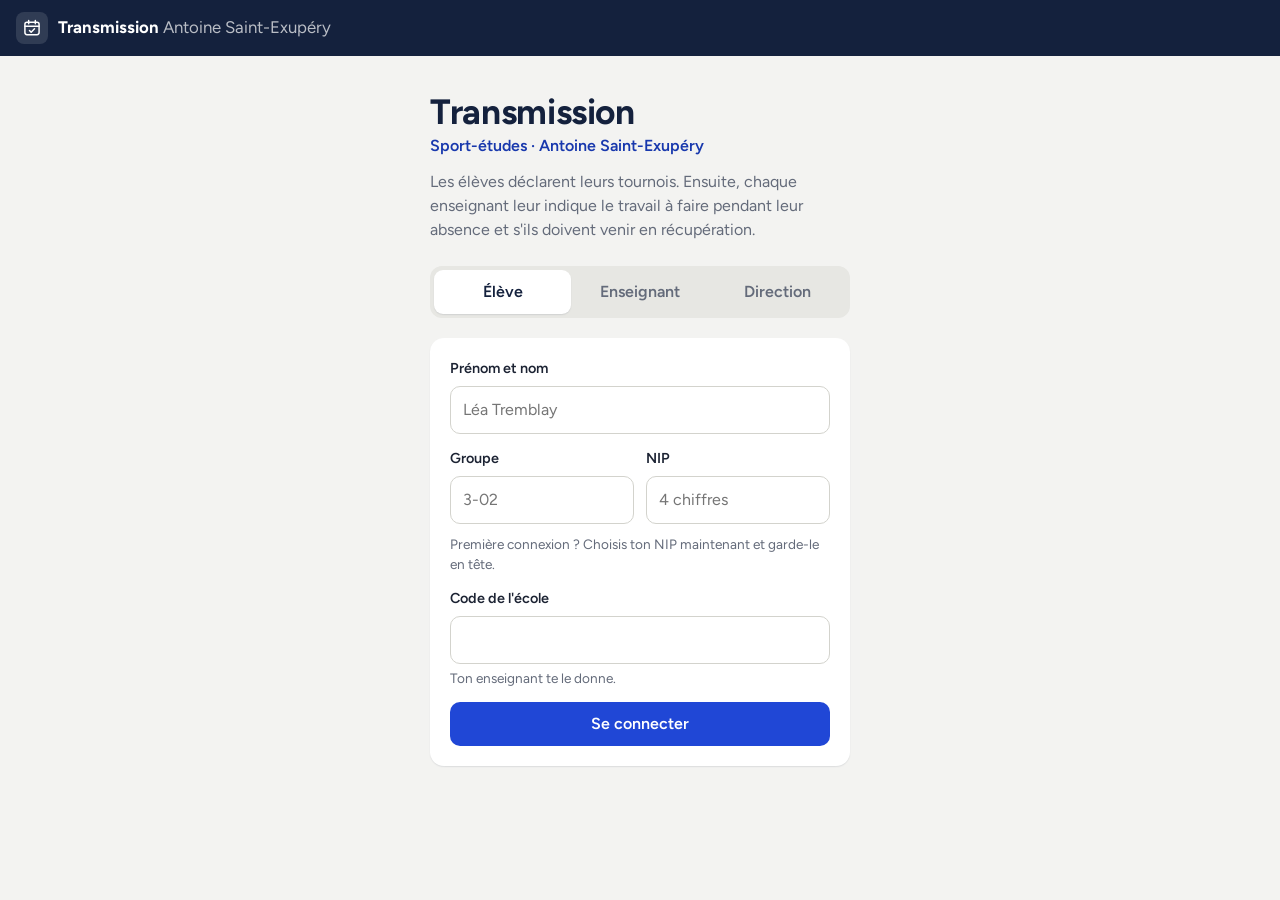
==== commit 7fc7d905: "Fonctionnement : déclaration par l'élève, puis réponse de chaque enseignant - « Reprise d'examen » d" ====
--- a/public/index.html
+++ b/public/index.html
@@ -36,7 +36,7 @@
     <section class="connexion">
       <h1>Transmission</h1>
       <p class="ecole">Sport-études · Antoine Saint-Exupéry</p>
-      <p class="intro">Les élèves déclarent leurs tournois. Les enseignants y joignent le travail à faire et les reprises d'examen.</p>
+      <p class="intro">Les élèves déclarent leurs tournois. Ensuite, chaque enseignant leur indique le travail à faire pendant leur absence et s'ils doivent venir en récupération.</p>
       <div class="segment" role="tablist">
         <button type="button" data-role="eleve" role="tab">Élève</button>
         <button type="button" data-role="enseignant" role="tab">Enseignant</button>
@@ -90,12 +90,12 @@
     </form>
   </dialog>
 
-  <!-- Feuille : demander du travail / une reprise d'examen (enseignant) -->
+  <!-- Feuille : réponse de l'enseignant (travail à faire, récupération) -->
   <dialog id="dlg-tache" class="feuille">
     <form id="form-tache" novalidate>
       <header class="feuille-tete">
         <div>
-          <h2>Travail à faire</h2>
+          <h2>Pendant l'absence</h2>
           <p class="details" id="tache-tournoi"></p>
         </div>
         <button type="button" class="icone-btn" data-fermer aria-label="Fermer"><svg viewBox="0 0 24 24"><path d="M6 6l12 12M18 6 6 18"/></svg></button>
@@ -105,16 +105,19 @@
           <legend>Élèves <button type="button" class="lien" id="tache-tous">Tout décocher</button></legend>
           <div id="tache-eleves" class="cases"></div>
         </fieldset>
-        <label>Travail <textarea name="travail" rows="3" placeholder="Lire le chapitre 4 et faire les exercices p. 112 à 115."></textarea></label>
-        <label>À remettre le <input type="date" name="remise"></label>
-        <label class="interrupteur"><input type="checkbox" name="examen" role="switch"> <span>Un examen est à reprendre</span></label>
-        <fieldset id="bloc-examen" class="groupe-champs" hidden>
-          <label>Examen <input name="examen_nom" placeholder="Examen de l'étape 2"></label>
-          <div class="deux">
-            <label>Date de reprise <input type="date" name="reprise_date"></label>
-            <label>Heure et local <input name="reprise_info" placeholder="8 h 15, B-204"></label>
-          </div>
-        </fieldset>
+        <label class="interrupteur"><input type="checkbox" name="aucun" role="switch"> <span>Rien à faire pour mon cours</span></label>
+        <div id="bloc-travail">
+          <label>Travail à faire <textarea name="travail" rows="3" placeholder="Lire le chapitre 4 et faire les exercices p. 112 à 115."></textarea></label>
+          <label>À remettre le <input type="date" name="remise"></label>
+          <label class="interrupteur"><input type="checkbox" name="examen" role="switch"> <span>L'élève doit venir en récupération</span></label>
+          <fieldset id="bloc-examen" class="groupe-champs" hidden>
+            <label>À reprendre <input name="examen_nom" placeholder="Examen de l'étape 2, test, laboratoire…"></label>
+            <div class="deux">
+              <label>Date de la récupération <input type="date" name="reprise_date"></label>
+              <label>Heure et local <input name="reprise_info" placeholder="Midi, local B-204"></label>
+            </div>
+          </fieldset>
+        </div>
         <p class="erreur" hidden></p>
       </div>
       <footer class="feuille-pied">
--- a/public/style.css
+++ b/public/style.css
@@ -231,6 +231,10 @@
 .jour-titre .bd-jour { font-size: 1.1rem; padding: 4px 0; }
 .rangees .reprise-ligne { margin-left: 46px; color: var(--texte); }
 .rangees .reprise-ligne .ico { color: var(--ambre); }
+
+/* Statistique cliquable (« à traiter ») */
+.stat-action { cursor: pointer; box-shadow: var(--ombre), inset 0 0 0 1px var(--ambre-pale); }
+.stat-action .stat-nb { color: var(--ambre); }
 
 /* Direction : consignes, commentaires, réglages */
 .entete-actions { display: flex; gap: 8px; }
